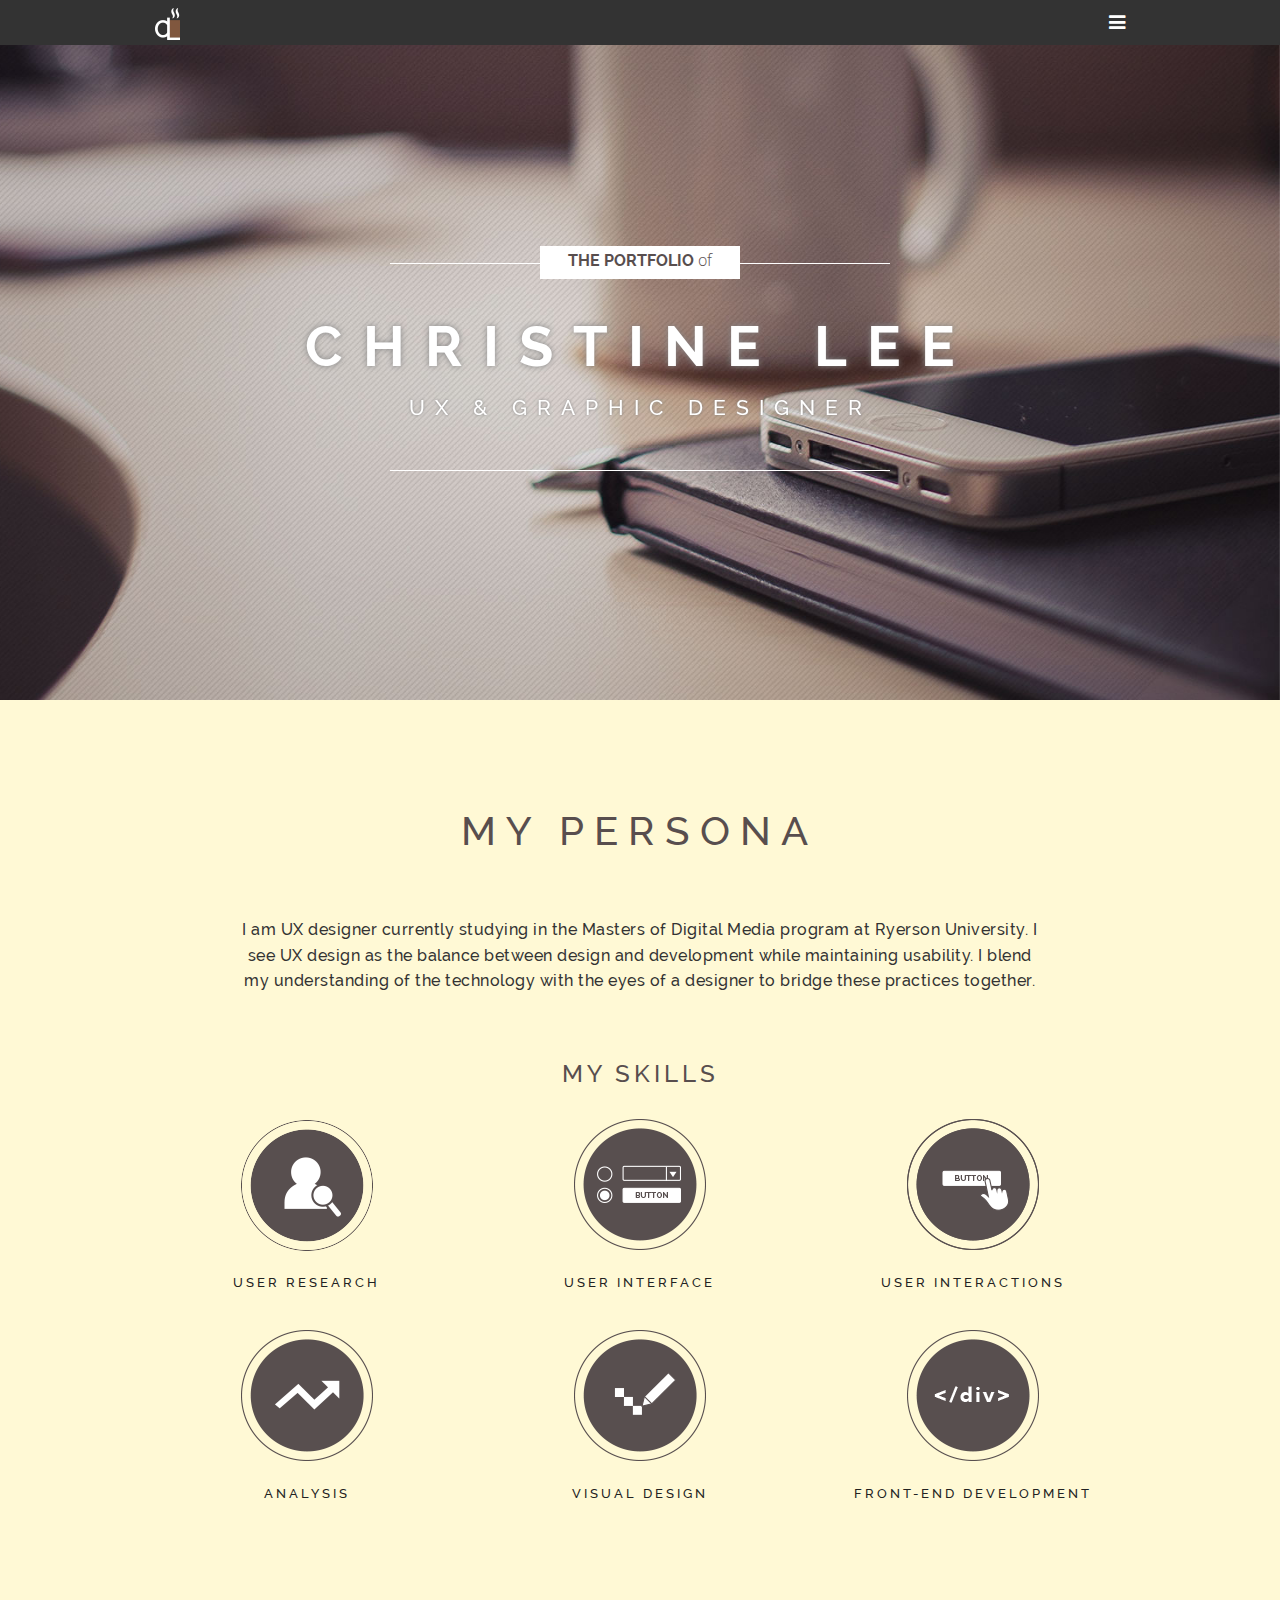
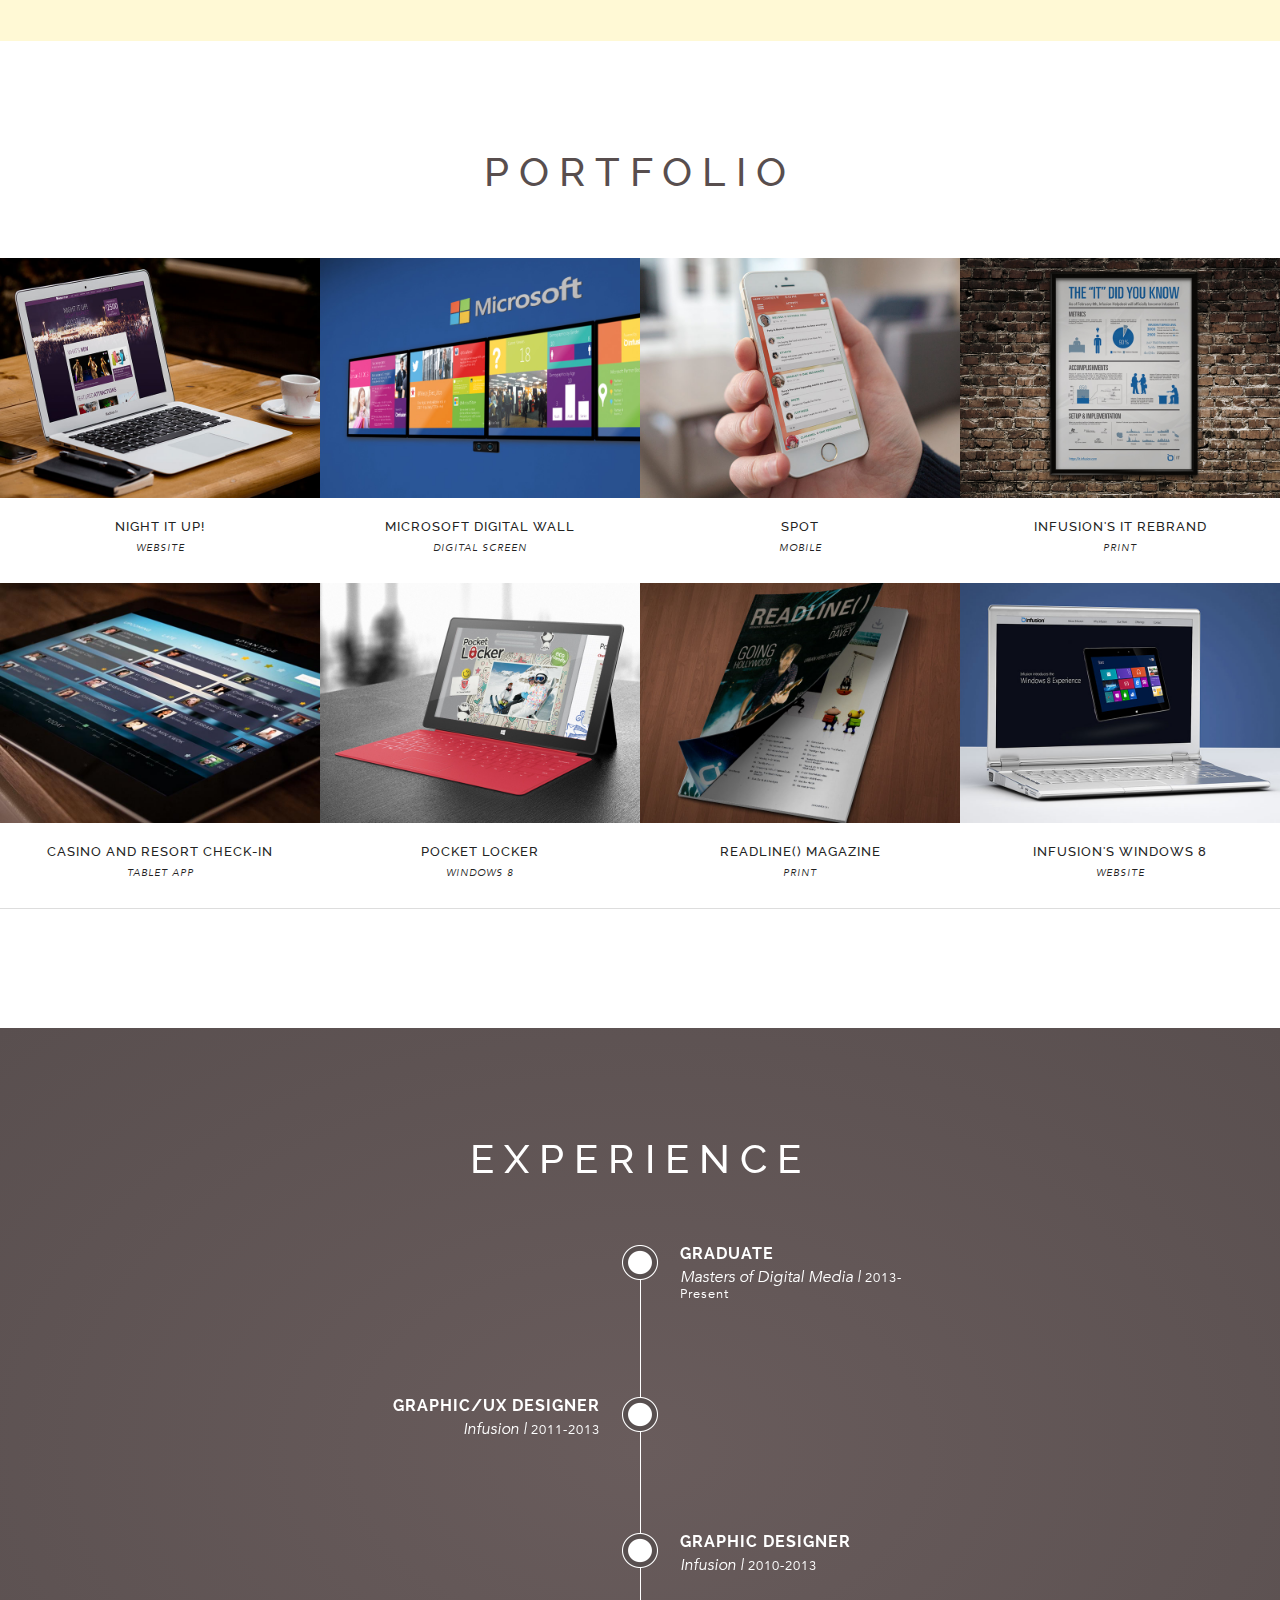
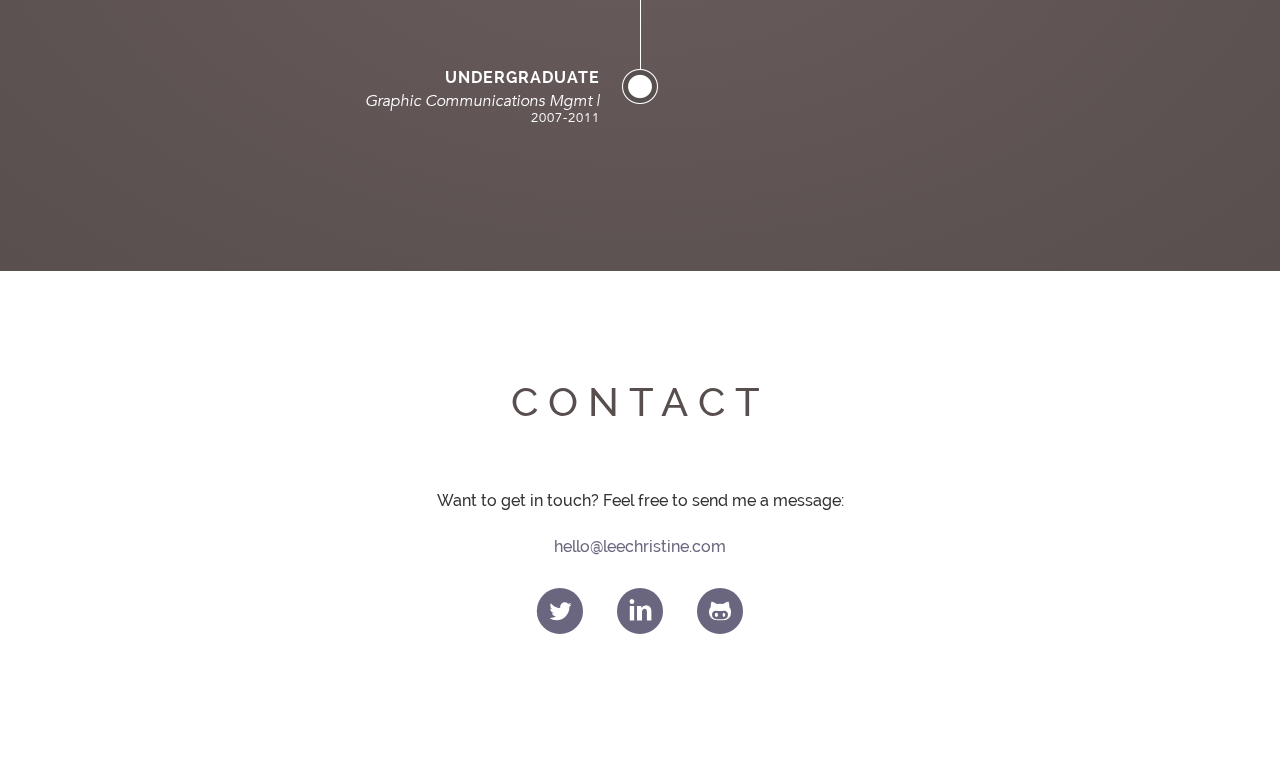
==== index.html @ 8985734f "Updated Work Section links for mobile" ====
<!doctype html>
<html class="no-js" lang="en">
  <head>
    <meta charset="utf-8" />
    <meta name="viewport" content="width=device-width, initial-scale=1.0" />
    <title>Christine Lee | UX Designer</title>
    <meta name="description" content="Christine Lee | UX Designer">
    <meta name="author" content="Christine Lee">

    <link rel="icon" type="image/ico" href="img/favicon.ico"/>

    <link rel="stylesheet" href="css/foundation.css" />
    <link rel="stylesheet" href="css/font-awesome.min.css">
    <link rel="stylesheet" href="css/entypo.css">
    <link rel="stylesheet" href="css/workhovereffect.css" />


    <!-- Google Analytics -->
    <script>
      (function(i,s,o,g,r,a,m){i['GoogleAnalyticsObject']=r;i[r]=i[r]||function(){
      (i[r].q=i[r].q||[]).push(arguments)},i[r].l=1*new Date();a=s.createElement(o),
      m=s.getElementsByTagName(o)[0];a.async=1;a.src=g;m.parentNode.insertBefore(a,m)
      })(window,document,'script','//www.google-analytics.com/analytics.js','ga');

      ga('create', 'UA-48190916-1', 'leechristine.com');
      ga('send', 'pageview');

    </script>

    <script type="text/javascript">
    var _gaq = _gaq || [];
    _gaq.push(['_setAccount', 'UA-48190916-1']);
    _gaq.push(['_trackPageview']);
    (function() {
    var ga = document.createElement('script'); ga.type = 'text/javascript'; ga.async = true;

    ga.src = ('https:' == document.location.protocol ? 'https://' : 'http://') + 'stats.g.doubleclick.net/dc.js';

    var s = document.getElementsByTagName('script')[0]; s.parentNode.insertBefore(ga, s);
    })();
    </script>
    <!-- End Google Analytics -->

  </head>

  <body>

  <!-- Hire me? :)
  _    _ _            __  __     ___
 | |  | (_)          |  \/  |   |__ \
 | |__| |_ _ __ ___  | \  / | ___  ) |
 |  __  | | '__/ _ \ | |\/| |/ _ \/ /
 | |  | | | | |  __/ | |  | |  __/_|
 |_|  |_|_|_|  \___| |_|  |_|\___(_)

  -->

  <div class="contain-to-grid sticky fixed">
    <nav class="top-bar" data-topbar>
      <ul class="title-area">
        <li class="name">
          <h1><a href="#"><img src="img/logo-home.png" alt="Christine Lee Logo"/></a></h1>
        </li>
        <li class="toggle-topbar menu-icon">
          <a href="#">Menu</a>
        </li>
      </ul>


      <section class="top-bar-section">
          <!-- Right Nav Section -->
          <ul class="right">
            <li class="has-dropdown">
              <a><i class="fa fa-bars"></i></a>
              <ul class="dropdown">
                <li><a href="#">Home</a></li>
                <li><a href="#persona-section">Persona</a></li>
                <li><a href="#work-section">Work</a></li>
                <li><a href="#experience-section">Experience</a></li>
                <li><a href="#contact-section">Contact</a></li>
              </ul>
            </li>
          </ul>
      </section>
    </nav>
  </div>


    <div class="off-canvas-wrap">
      <div class="inner-wrap">

        <!-- Title Section Start -->
        <section id="title-section">
          <div id="title-bkg" data-speed="15" data-type="background"> </div>
          <article id="title-content">

          <div class="title-line-top">
            <div id="intro-box">
              <h3>The Portfolio <span style="font-family: 'Pacifico', 'Open Sans', Arial; text-transform: lowercase;" >of</span></h3>
            </div>
          </div>
          <div class="row">
            <div class="small-12 medium-12 large-12 columns">
              <h1>Christine Lee</h1>
              <h2>UX &amp; Graphic Designer</h2>
            </div>
          </div>
          <div class="title-line-bottom"></div>

          </article>
        </section>
        <!-- Title Section End -->

        <!-- Persona Start -->
        <section id="persona-section">
          <div class="row">
            <div class="small-12 medium-10 large-10 medium-centered large-centered columns">
              <h1 class="section-heading">My Persona</h1>
              <p>I am UX designer currently studying in the Masters of Digital Media program at Ryerson University. I see UX design as the balance between design and development while maintaining usability. I blend my understanding of the technology with the eyes of a designer to bridge these practices together.
            </div>
          </div>

          <div class="row">
            <div class="small-12 medium-12 large-12 columns">
              <h2>My Skills</h2>
            </div>
          </div>

          <div class="row">
            <div class="small-6 medium-4 large-4 columns">
              <img src="img/icon-userresearch.png" alt="User Research"/>
              <h3>User Research</h3>
            </div>
            <div class="small-6 medium-4 large-4 columns">
              <img src="img/icon-userinterface.png" alt="User Interface"/>
              <h3>User Interface</h3>
            </div>
            <div class="small-6 medium-4 large-4 columns">
              <img src="img/icon-userinteractions.png" alt="User Interactions"/>
              <h3>User Interactions</h3>
            </div>
            <div class="small-6 medium-4 large-4 columns">
              <img src="img/icon-analysis.png" alt="Anaylsis"/>
              <h3>Analysis</h3>
            </div>
            <div class="small-6 medium-4 large-4 columns">
              <img src="img/icon-visualdesign.png" alt="Visual / Graphic Design"/>
              <h3>Visual Design</h3>
            </div>
            <div class="small-6 medium-4 large-4 columns">
              <img src="img/icon-frontend.png" alt="Front-end Development"/>
              <h3>Front-end Development</h3>
            </div>
          </div>
        </section>
        <!-- Persona Section End -->


        <!-- Work Section -->
        <section id="work-section">
          <div class="row">
            <div class="small-12 medium-12 large-12 columns">
              <h1 class="section-heading">Portfolio</h1>
            </div>
          </div>

         <div class="off-canvas-wrap">
            <div class="inner-wrap">

              <a href="work/niu.html"><div class="small-12 medium-6 large-3 columns work-columns">
                <div class="view view-tenth">
                  <img src="img/work-niu-1.jpg" />
                    <div class="mask">
                      <h2>Night It Up!</h2>
                      <p>Night It Up! Night Market is a three night Asian festival event in Markham with over 120,000 attendees. They wanted an easy to use website with a fresh new look that will attract people to the event. The site needs to be easily updatable and managed by a non-developer. </p>
                    <a href="work/niu.html" class="info">See More</a>
                  </div>
                  <h3>Night It Up!</h3>
                  <h4>Website</h4>
                </div>
              </div></a>

              <a href="work/msdigitalscreen.html"><div class="small-12 medium-6 large-3 columns work-columns">
                <div class="view view-tenth">
                  <img src="img/work-msdigitalscreen-1.jpg" />
                    <div class="mask">
                      <h2>Microsoft Digital Wall</h2>
                      <p>Microsoft's Digital Wall was used as a centerpiece for their booth at the National Retail Federation in 2013.</p>
                    <a href="work/msdigitalscreen.html" class="info">See More</a>
                  </div>
                  <h3>Microsoft Digital Wall</h3>
                  <h4>Digital Screen</h4>
                </div>
              </div></a>

              <a href="work/spot.html"><div class="small-12 medium-6 large-3 columns work-columns">
                <div class="view view-tenth">
                  <img src="img/work-spot-1.jpg" />
                    <div class="mask">
                      <h2>Spot</h2>
                      <p>Spot is a mobile hyper-location platform for people to communicate with others in the area. They wanted a partner to design the interaction and look of the application.</p>
                    <a href="work/spot.html" class="info">See More</a>
                  </div>
                  <h3>Spot</h3>
                  <h4>Mobile</h4>
                </div>
              </div></a>

              <a href="work/itposter.html"><div class="small-12 medium-6 large-3 columns work-columns">
                <div class="view view-tenth">
                  <img src="img/work-itposter-1.jpg" />
                    <div class="mask">
                      <h2>IT Rebrand Poster</h2>
                      <p>Infusion’s Information Technology (IT) department wanted to rebrand from Infusion Helpdesk to Infusion IT. </p>
                    <a href="work/itposter.html" class="info">See More</a>
                  </div>
                  <h3>Infusion's IT Rebrand</h3>
                  <h4>Print</h4>
                </div>
              </div></a>

              <div class="small-12 medium-6 large-3 columns work-columns">
                <div class="view view-tenth">
                  <a href="work/arccheckin.html"><img src="img/work-arc-1.jpg" /></a>
                    <div class="mask">
                      <h2>Casino and Resort Check-in App</h2>
                      <p>This is a check-in application for front desk to quickly sign in customers and recommend upgrades.</p>
                    <a href="work/arccheckin.html" class="info">See More</a>
                  </div>
                  <h3>Casino and Resort Check-in</h3>
                  <h4>Tablet App</h4>
                </div>
              </div>

              <a href="work/pocketlocker.html"><div class="small-12 medium-6 large-3 columns work-columns">
                <div class="view view-tenth">
                  <img src="img/work-pocketlocker-1.jpg" />
                    <div class="mask">
                      <h2>Pocket Locker</h2>
                      <p>Pocket Locker is the winning idea from the NFTE program sponsored by Microsoft. It is a mobile organization and note taking tool on the Windows 8 platform.</p>
                    <a href="work/pocketlocker.html" class="info">See More</a>
                  </div>
                  <h3>Pocket Locker</h3>
                  <h4>Windows 8</h4>
                </div>
              </div></a>

              <div class="small-12 medium-6 large-3 columns work-columns">
                <div class="view view-tenth">
                  <a href="work/readline.html"><img src="img/work-readline-1.jpg" /></a>
                    <div class="mask">
                      <h2>Readline() Magazine</h2>
                      <p>Readline() is Infusion’s internal magazine that feature articles written by Infusion people for Infusion people.</p>
                    <a href="work/readline.html" class="info">See More</a>
                  </div>
                  <h3>Readline() Magazine</h3>
                  <h4>Print</h4>
                </div>
              </div>

              <a href="work/win8microsite.html"><div class="small-12 medium-6 large-3 columns work-columns">
                <div class="view view-tenth">
                  <img src="img/work-win8microsite-1.jpg" />
                    <div class="mask">
                      <h2>Windows 8 Microsite</h2>
                      <p>Infusion created many Windows 8 applications and recently added Windows 8 training and services to their offerings. They wanted a place showcase this to their potential clients.</p>
                    <a href="work/win8microsite.html" class="info">See More</a>
                  </div>
                  <h3>Infusion's Windows 8</h3>
                  <h4>Website</h4>
                </div>
              </div></a>

              <hr/>
        </section>
        <!-- Work Section End -->


        <!-- Experience Section Start -->
        <section id="experience-section">
          <div class="row">
            <div class="small-12 medium-12 large-12 columns">
              <h1 class="section-heading">Experience</h1>
            </div>
          </div>

          <div class="row">
            <div class="small-12 medium-12 large-12 columns">
              <div class="timeline">
                <div class="points">
                  <div class="dot"></div>
                  <div class="title">
                    <h2>Graduate</h2>
                    <h3>Masters of Digital Media | <span class="secondary-text">2013-Present</span></h3>
                  </div>
                </div>
                <div class="points">
                  <div class="dot"></div>
                  <div class="title">
                    <h2>Graphic/UX Designer</h2>
                    <h3>Infusion | <span class="secondary-text">2011-2013</span></h3>
                  </div>
                </div>
                <div class="points">
                  <div class="dot"></div>
                  <div class="title">
                    <h2>Graphic Designer</h2>
                    <h3>Infusion | <span class="secondary-text">2010-2013</span></h3>
                  </div>
                </div>
                <div class="points">
                  <div class="dot"></div>
                  <div class="title">
                    <h2>Undergraduate</h2>
                    <h3>Graphic Communications Mgmt | <span class="secondary-text">2007-2011</span></h3>
                  </div>
                </div>

              </div>
            </div>
          </div>


        </section>
        <!-- Experience Section End -->


        <!-- Contact Section Start -->
        <section id="contact-section">
          <div class="row">
            <div class="small-12 medium-12 large-12 columns">
              <h1 class="section-heading">Contact</h1>
            </div>
          </div>

          <div class="row">
            <div class="small-12 small-centered medium-9 medium-centered large-9 large-centered columns">
              <p>Want to get in touch? Feel free to send me a message:</p>
              <p><a href="mailto:hello@leechristine.com">hello@leechristine.com</a></p></br></br>
            </div>
          </div>

          <div class="row">
            <div class="small-12 small-centered medium-3 medium-centered large-3 large-centered columns">
              <ul class="small-block-grid-3">
                <li><a href="http://www.twitter.com/chrilee" class="entypo-social c-twitter"></a></li>
                <li><a href="http://ca.linkedin.com/in/chrilee/" class="entypo-social c-linkedin"></a></li>
                <li> <a href="https://github.com/chrilee" class="entypo-social c-github"></a></li>
              </ul>
            </div>
          </div>

        </section>
        <!-- Contact Section End -->

      </div>
    </div>


    <script src="//static.getclicky.com/js" type="text/javascript"></script>
    <script type="text/javascript">try{ clicky.init(100720462); }catch(e){}</script>
    <noscript><p><img alt="Clicky" width="1" height="1" src="//in.getclicky.com/100720462ns.gif" /></p></noscript>

  </body>
</html>
---- css/entypo.css ----
@font-face {
font-family: 'EntypoRegular';
src: url('../fonts/entypo.eot');
src: url('../fonts/entypo.eot?#iefix') format('embedded-opentype'),
url('../fonts/entypo.woff') format('woff'),
url('../fonts/entypo.ttf') format('truetype'),
url('../fonts/entypo.svg#EntypoRegular') format('svg');
font-weight: normal;
font-style: normal;
}
 
@font-face {
font-family: 'EntypoSocialRegular';
src: url('../fonts/entypo-social.eot');
src: url('../fonts/entypo-social.eot?#iefix') format('embedded-opentype'),
url('../fonts/entypo-social.woff') format('woff'),
url('../fonts/entypo-social.ttf') format('truetype'),
url('../fonts/entypo-social.svg#EntypoRegular') format('svg');
font-weight: normal;
font-style: normal;
}
 
.entypo {
font-family: 'EntypoRegular';
font-size: 2em;
font-weight: normal;
line-height: 0;
}
 
.entypo-social {
font-family: 'EntypoSocialRegular';
font-size: 6rem;
font-weight: normal;
line-height: 0;
}
 
.entypo.phone:before{ content:'\1F4DE'; }
.entypo.mobile:before{ content:'\1F4F1'; }
.entypo.mouse:before{ content:'\E789'; }
.entypo.address:before{ content:'\E723'; }
.entypo.mail:before{ content:'\2709'; }
.entypo.paper-plane:before{ content:'\1F53F'; }
.entypo.pencil:before{ content:'\270E'; }
.entypo.feather:before{ content:'\2712'; }
.entypo.attach:before{ content:'\1F4CE'; }
.entypo.inbox:before{ content:'\E777'; }
.entypo.reply:before{ content:'\E712'; }
.entypo.reply-all:before{ content:'\E713'; }
.entypo.forward:before{ content:'\27A6'; }
.entypo.user:before{ content:'\1F464'; }
.entypo.users:before{ content:'\1F465'; }
.entypo.add-user:before{ content:'\E700'; }
.entypo.vcard:before{ content:'\E722'; }
.entypo.export:before{ content:'\E715'; }
.entypo.location:before{ content:'\E724'; }
.entypo.map:before{ content:'\E727'; }
.entypo.compass:before{ content:'\E728'; }
.entypo.direction:before{ content:'\27A2'; }
.entypo.hair-cross:before{ content:'\1F3AF'; }
.entypo.share:before{ content:'\E73C'; }
.entypo.shareable:before{ content:'\E73E'; }
.entypo.heart:before{ content:'\2665'; }
.entypo.heart-empty:before{ content:'\2661'; }
.entypo.star:before{ content:'\2605'; }
.entypo.star-empty:before{ content:'\2606'; }
.entypo.thumbs-up:before{ content:'\1F44D'; }
.entypo.thumbs-down:before{ content:'\1F44E'; }
.entypo.chat:before{ content:'\E720'; }
.entypo.comment:before{ content:'\E718'; }
.entypo.quote:before{ content:'\275E'; }
.entypo.home:before{ content:'\2302'; }
.entypo.popup:before{ content:'\E74C'; }
.entypo.search:before{ content:'\1F50D'; }
.entypo.flashlight:before{ content:'\1F526'; }
.entypo.print:before{ content:'\E716'; }
.entypo.bell:before{ content:'\1F514'; }
.entypo.link:before{ content:'\1F517'; }
.entypo.flag:before{ content:'\2691'; }
.entypo.cog:before{ content:'\2699'; }
.entypo.tools:before{ content:'\2692'; }
.entypo.trophy:before{ content:'\1F3C6'; }
.entypo.tag:before{ content:'\E70C'; }
.entypo.camera:before{ content:'\1F4F7'; }
.entypo.megaphone:before{ content:'1F4E3'; }
.entypo.moon:before{ content:'\0045'; }
.entypo.palette:before{ content:'\1F3A8'; }
.entypo.leaf:before{ content:'\1F342'; }
.entypo.note:before{ content:'\266A'; }
.entypo.beamed-note:before{ content:'\266B'; }
.entypo.new:before{ content:'\1F4A5'; }
.entypo.graduation-cap:before{ content:'\1F393'; }
.entypo.book:before{ content:'\1F4D5'; }
.entypo.newspaper:before{ content:'\1F4F0'; }
.entypo.bag:before{ content:'\1F45C'; }
.entypo.airplane:before{ content:'\2708'; }
.entypo.lifebuoy:before{ content:'\E788'; }
.entypo.eye:before{ content:'\E70A'; }
.entypo.clock:before{ content:'\1F554'; }
.entypo.mic:before{ content:'\1F3A4'; }
.entypo.calendar:before{ content:'\1F4C5'; }
.entypo.flash:before{ content:'\26A1'; }
.entypo.thunder-cloud:before{ content:'\26C8'; }
.entypo.droplet:before{ content:'\1F4A7'; }
.entypo.cd:before{ content:'\1F4BF'; }
.entypo.briefcase:before{ content:'\1F4BC'; }
.entypo.air:before{ content:'\1F4A8'; }
.entypo.hourglass:before{ content:'\23F3'; }
.entypo.gauge:before{ content:'\1F6C7'; }
.entypo.language:before{ content:'\1F394'; }
.entypo.network:before{ content:'\E776'; }
.entypo.key:before{ content:'\1F511'; }
.entypo.battery:before{ content:'\1F50B'; }
.entypo.bucket:before{ content:'\1F4FE'; }
.entypo.magnet:before{ content:'\E7A1'; }
.entypo.drive:before{ content:'\1F4FD'; }
.entypo.cup:before{ content:'\2615'; }
.entypo.rocket:before{ content:'\1F680'; }
.entypo.brush:before{ content:'\E79A'; }
.entypo.suitcase:before{ content:'\1F6C6'; }
.entypo.traffic-cone:before{ content:'\1F6C8'; }
.entypo.globe:before{ content:'\1F30E'; }
.entypo.keyboard:before{ content:'\2328'; }
.entypo.browser:before{ content:'\E74E'; }
.entypo.publish:before{ content:'\E74D'; }
.entypo.progress-3:before{ content:'\E76B'; }
.entypo.progress-2:before{ content:'\E76A'; }
.entypo.progress-1:before{ content:'\E769'; }
.entypo.progress-0:before{ content:'\E768'; }
.entypo.light-down:before{ content:'\1F505'; }
.entypo.light-up:before{ content:'\1F506'; }
.entypo.adjust:before{ content:'\25D1'; }
.entypo.code:before{ content:'\E714'; }
.entypo.monitor:before{ content:'\1F4BB'; }
.entypo.infinity:before{ content:'\221E'; }
.entypo.light-bulb:before{ content:'\1F4A1'; }
.entypo.credit-card:before{ content:'\1F4B3'; }
.entypo.database:before{ content:'\1F4F8'; }
.entypo.voicemail:before{ content:'\2707'; }
.entypo.clipboard:before{ content:'\1F4CB'; }
.entypo.cart:before{ content:'\E73D'; }
.entypo.box:before{ content:'\1F4E6'; }
.entypo.ticket:before{ content:'\1F3AB'; }
.entypo.rss:before{ content:'\E73A'; }
.entypo.signal:before{ content:'\1F4F6'; }
.entypo.thermometer:before{ content:'\1F4FF'; }
.entypo.water:before{ content:'\1F4A6'; }
.entypo.sweden:before{ content:'\F601'; }
.entypo.line-graph:before{ content:'\1F4C8'; }
.entypo.pie-chart:before{ content:'\25F4'; }
.entypo.bar-graph:before{ content:'\1F4CA'; }
.entypo.area-graph:before{ content:'\1F53E'; }
.entypo.lock:before{ content:'\1F512'; }
.entypo.lock-open:before{ content:'\1F513'; }
.entypo.logout:before{ content:'\E741'; }
.entypo.login:before{ content:'\E740'; }
.entypo.check:before{ content:'\2713'; }
.entypo.cross:before{ content:'\274C'; }
.entypo.squared-minus:before{ content:'\229F'; }
.entypo.squared-plus:before{ content:'\229E'; }
.entypo.squared-cross:before{ content:'\274E'; }
.entypo.circled-minus:before{ content:'\2296'; }
.entypo.circled-plus:before{ content:'\2295'; }
.entypo.circled-cross:before{ content:'\2716'; }
.entypo.minus:before{ content:'\2796'; }
.entypo.plus:before{ content:'\2795'; }
.entypo.erase:before{ content:'\232B'; }
.entypo.block:before{ content:'\1F6AB'; }
.entypo.info:before{ content:'\2139'; }
.entypo.circled-info:before{ content:'\E705'; }
.entypo.help:before{ content:'\2753'; }
.entypo.circled-help:before{ content:'\E704'; }
.entypo.warning:before{ content:'\26A0'; }
.entypo.cycle:before{ content:'\1F504'; }
.entypo.cw:before{ content:'\27F3'; }
.entypo.ccw:before{ content:'\27F2'; }
.entypo.shuffle:before{ content:'\1F500'; }
.entypo.back:before{ content:'\1F519'; }
.entypo.level-down:before{ content:'\21B3'; }
.entypo.retweet:before{ content:'\E717'; }
.entypo.loop:before{ content:'\1F501'; }
.entypo.back-in-time:before{ content:'\E771'; }
.entypo.level-up:before{ content:'\21B0'; }
.entypo.switch:before{ content:'\21C6'; }
.entypo.numbered-list:before{ content:'\E005'; }
.entypo.add-to-list:before{ content:'\E003'; }
.entypo.layout:before{ content:'\268F'; }
.entypo.list:before{ content:'\2630'; }
.entypo.text-doc:before{ content:'\1F4C4'; }
.entypo.text-doc-inverted:before{ content:'\E731'; }
.entypo.doc:before{ content:'\E730'; }
.entypo.docs:before{ content:'\E736'; }
.entypo.landscape-doc:before{ content:'\E737'; }
.entypo.picture:before{ content:'\1F304'; }
.entypo.video:before{ content:'\1F3AC'; }
.entypo.music:before{ content:'\1F3B5'; }
.entypo.folder:before{ content:'\1F4C1'; }
.entypo.archive:before{ content:'\E800'; }
.entypo.trash:before{ content:'\E729'; }
.entypo.upload:before{ content:'\1F4E4'; }
.entypo.download:before{ content:'\1F4E5'; }
.entypo.save:before{ content:'\1F4BE'; }
.entypo.install:before{ content:'\E778'; }
.entypo.cloud:before{ content:'\2601'; }
.entypo.upload-cloud:before{ content:'\E711'; }
.entypo.bookmark:before{ content:'\1F516'; }
.entypo.bookmarks:before{ content:'\1F4D1'; }
.entypo.open-book:before{ content:'\1F4D6'; }
.entypo.play:before{ content:'\25B6'; }
.entypo.paus:before{ content:'\2016'; }
.entypo.record:before{ content:'\25CF'; }
.entypo.stop:before{ content:'\25A0'; }
.entypo.ff:before{ content:'\23E9'; }
.entypo.fb:before{ content:'\23EA'; }
.entypo.to-start:before{ content:'\23EE'; }
.entypo.to-end:before{ content:'\23ED'; }
.entypo.resize-full:before{ content:'\E744'; }
.entypo.resize-small:before{ content:'\E746'; }
.entypo.volume:before{ content:'\23F7'; }
.entypo.sound:before{ content:'\1F50A'; }
.entypo.mute:before{ content:'\1F507'; }
.entypo.flow-cascade:before{ content:'\1F568'; }
.entypo.flow-branch:before{ content:'\1F569'; }
.entypo.flow-tree:before{ content:'\1F56A'; }
.entypo.flow-line:before{ content:'\1F56B'; }
.entypo.flow-parallel:before{ content:'\1F56C'; }
.entypo.left-bold:before{ content:'\E4AD'; }
.entypo.down-bold:before{ content:'\E4B0'; }
.entypo.up-bold:before{ content:'\E4AF'; }
.entypo.right-bold:before{ content:'\E4AE'; }
.entypo.left:before{ content:'\2B05'; }
.entypo.down:before{ content:'\2B07'; }
.entypo.up:before{ content:'\2B06'; }
.entypo.right:before{ content:'\27A1'; }
.entypo.circled-left:before{ content:'\E759'; }
.entypo.circled-down:before{ content:'\E758'; }
.entypo.circled-up:before{ content:'\E75B'; }
.entypo.circled-right:before{ content:'\E75A'; }
.entypo.triangle-left:before{ content:'\25C2'; }
.entypo.triangle-down:before{ content:'\25BE'; }
.entypo.triangle-up:before{ content:'\25B4'; }
.entypo.triangle-right:before{ content:'\25B8'; }
.entypo.chevron-left:before{ content:'\E75D'; }
.entypo.chevron-down:before{ content:'\E75C'; }
.entypo.chevron-up:before{ content:'\E75F'; }
.entypo.chevron-right:before{ content:'\E75E'; }
.entypo.chevron-small-left:before{ content:'\E761'; }
.entypo.chevron-small-down:before{ content:'\E760'; }
.entypo.chevron-small-up:before{ content:'\E763'; }
.entypo.chevron-small-right:before{ content:'\E762'; }
.entypo.chevron-thin-left:before{ content:'\E765'; }
.entypo.chevron-thin-down:before{ content:'\E764'; }
.entypo.chevron-thin-up:before{ content:'\E767'; }
.entypo.chevron-thin-right:before{ content:'\E766'; }
.entypo.left-thin:before{ content:'\2190'; }
.entypo.down-thin:before{ content:'\2193'; }
.entypo.up-thin:before{ content:'\2191'; }
.entypo.right-thin:before{ content:'\2192'; }
.entypo.arrow-combo:before{ content:'\E74F'; }
.entypo.three-dots:before{ content:'\23F6'; }
.entypo.two-dots:before{ content:'\23F5'; }
.entypo.dot:before{ content:'\23F4'; }
.entypo.cc:before{ content:'\1F545'; }
.entypo.cc-by:before{ content:'\1F546'; }
.entypo.cc-nc:before{ content:'\1F547'; }
.entypo.cc-nc-eu:before{ content:'\1F548'; }
.entypo.cc-nc-jp:before{ content:'\1F549'; }
.entypo.cc-sa:before{ content:'\1F54A'; }
.entypo.cc-nd:before{ content:'\1F54B'; }
.entypo.cc-pd:before{ content:'\1F54C'; }
.entypo.cc-zero:before{ content:'\1F54D'; }
.entypo.cc-share:before{ content:'\1F54E'; }
.entypo.cc-remix:before{ content:'\1F54F'; }
.entypo.db-logo:before{ content:'\1F5F9'; }
.entypo.db-shape:before{ content:'\1F5FA'; }
 
.entypo-social.github:before{ content:'\F300'; }
.entypo-social.c-github:before{ content:'\F301'; }
.entypo-social.flickr:before{ content:'\F303'; }
.entypo-social.c-flickr:before{ content:'\F304'; }
.entypo-social.vimeo:before{ content:'\F306'; }
.entypo-social.c-vimeo:before{ content:'\F307'; }
.entypo-social.twitter:before{ content:'\F309'; }
.entypo-social.c-twitter:before{ content:'\F30A'; }
.entypo-social.facebook:before{ content:'\F30C'; }
.entypo-social.c-facebook:before{ content:'\F30D'; }
.entypo-social.s-facebook:before{ content:'\F30E'; }
.entypo-social.google+:before{ content:'\F30F'; }
.entypo-social.c-google+:before{ content:'\F310'; }
.entypo-social.pinterest:before{ content:'\F312'; }
.entypo-social.c-pinterest:before{ content:'\F313'; }
.entypo-social.tumblr:before{ content:'\F315'; }
.entypo-social.c-tumblr:before{ content:'\F316'; }
.entypo-social.linkedin:before{ content:'\F318'; }
.entypo-social.c-linkedin:before{ content:'\F319'; }
.entypo-social.dribbble:before{ content:'\F31B'; }
.entypo-social.c-dribbble:before{ content:'\F31C'; }
.entypo-social.stumbleupon:before{ content:'\F31E'; }
.entypo-social.c-stumbleupon:before{ content:'\F31F'; }
.entypo-social.lastfm:before{ content:'\F321'; }
.entypo-social.c-lastfm:before{ content:'\F322'; }
.entypo-social.rdio:before{ content:'\F324'; }
.entypo-social.c-rdio:before{ content:'\F325'; }
.entypo-social.spotify:before{ content:'\F327'; }
.entypo-social.c-spotify:before{ content:'\F328'; }
.entypo-social.qq:before{ content:'\F32A'; }
.entypo-social.instagram:before{ content:'\F32D'; }
.entypo-social.dropbox:before{ content:'\F330'; }
.entypo-social.evernote:before{ content:'\F333'; }
.entypo-social.flattr:before{ content:'\F336'; }
.entypo-social.skype:before{ content:'\F339'; }
.entypo-social.c-skype:before{ content:'\F33A'; }
.entypo-social.renren:before{ content:'\F33C'; }
.entypo-social.sina-weibo:before{ content:'\F33F'; }
.entypo-social.paypal:before{ content:'\F342'; }
.entypo-social.picasa:before{ content:'\F345'; }
.entypo-social.soundcloud:before{ content:'\F348'; }
.entypo-social.mixi:before{ content:'\F34B'; }
.entypo-social.behance:before{ content:'\F34E'; }
.entypo-social.google-circles:before{ content:'\F351'; }
.entypo-social.vk:before{ content:'\F354'; }
.entypo-social.smashing:before{ content:'\F357'; }
---- css/workhovereffect.css ----
.view {
   width: 100%;
   height: 100%;
   float: left;
   overflow: hidden;
   position: relative;
   text-align: center;
   cursor: default;
}

.view .mask,.view .content {
   width: 100%;
   height: 100%;
   position: absolute;
   overflow: hidden;
   top: 0;
   left: 0;
}
.view img {
   display: block;
   position: relative;
}
.view h2 {
   text-transform: uppercase;
   color: #fff;
   text-align: center;
   position: relative;
   letter-spacing: 1px;
   font-size: 1rem;
   padding: 8px;
   background: rgba(0, 0, 0, 0.8);
   margin: 20px 0 0 0;
}
.view p {
   font-size: 0.6rem;
   position: relative;
   color: #fff;
   padding: 10px 20px 20px;
   text-align: center;
}
.view a.info {
   display: inline-block;
   text-decoration: none;
   padding: 7px 14px;
   border: solid 2px rgb(88, 78, 78);
   color: rgb(88, 78, 78);
   text-transform: uppercase;
   font-size: 0.8rem;
}
.view a.info: hover {
   -webkit-box-shadow: 0 0 5px #000;
   -moz-box-shadow: 0 0 5px #000;
   box-shadow: 0 0 5px #000;
}


.view-tenth img {
   -webkit-transform: scaleY(1);
   -moz-transform: scaleY(1);
   -o-transform: scaleY(1);
   -ms-transform: scaleY(1);
   transform: scaleY(1);
   -webkit-transition: all 0.7s ease-in-out;
   -moz-transition: all 0.7s ease-in-out;
   -o-transition: all 0.7s ease-in-out;
   -ms-transition: all 0.7s ease-in-out;
   transition: all 0.7s ease-in-out;
}
.view-tenth .mask {
   background-color: rgb(255, 249, 213);
   -webkit-transition: all 0.5s linear;
   -moz-transition: all 0.5s linear;
   -o-transition: all 0.5s linear;
   -ms-transition: all 0.5s linear;
   transition: all 0.5s linear;
   -ms-filter: "progid: DXImageTransform.Microsoft.Alpha(Opacity=0)";
   filter: alpha(opacity=0);
   opacity: 0;
}

.view-tenth h2 {
   border-bottom: 1px solid rgba(0, 0, 0, 0.3);
   background: transparent;
   margin: 20px 40px 0px 40px;
   -webkit-transform: scale(0);
   -moz-transform: scale(0);
   -o-transform: scale(0);
   -ms-transform: scale(0);
   transform: scale(0);
   color: #333;
   -webkit-transition: all 0.5s linear;
   -moz-transition: all 0.5s linear;
   -o-transition: all 0.5s linear;
   -ms-transition: all 0.5s linear;
   transition: all 0.5s linear;
   -ms-filter: "progid: DXImageTransform.Microsoft.Alpha(Opacity=0)";
   filter: alpha(opacity=0);
   opacity: 0;
}
.view-tenth p {
   color: #333;
   -ms-filter: "progid: DXImageTransform.Microsoft.Alpha(Opacity=0)";
   filter: alpha(opacity=0);
   opacity: 0;
   -webkit-transform: scale(0);
   -moz-transform: scale(0);
   -o-transform: scale(0);
   -ms-transform: scale(0);
   transform: scale(0);
   -webkit-transition: all 0.5s linear;
   -moz-transition: all 0.5s linear;
   -o-transition: all 0.5s linear;
   -ms-transition: all 0.5s linear;
   transition: all 0.5s linear;
}
.view-tenth a.info {
   -ms-filter: "progid: DXImageTransform.Microsoft.Alpha(Opacity=0)";
   filter: alpha(opacity=0);
   opacity: 0;
   -webkit-transform: scale(0);
   -moz-transform: scale(0);
   -o-transform: scale(0);
   -ms-transform: scale(0);
   transform: scale(0);
   -webkit-transition: all 0.5s linear;
   -moz-transition: all 0.5s linear;
   -o-transition: all 0.5s linear;
   -ms-transition: all 0.5s linear;
   transition: all 0.5s linear;
}
.view-tenth:hover img {
   -webkit-transform: scale(1.7);
   -moz-transform: scale(1.7);
   -o-transform: scale(1.7);
   -ms-transform: scale(1.7);
   transform: scale(1.7);
   -ms-filter: "progid: DXImageTransform.Microsoft.Alpha(Opacity=0)";
   filter: alpha(opacity=0);
   opacity: 0;
}
.view-tenth:hover .mask {
   -ms-filter: "progid: DXImageTransform.Microsoft.Alpha(Opacity=100)";
   filter: alpha(opacity=100);
   opacity: 1;
}
.view-tenth:hover h2,.view-tenth:hover p,.view-tenth:hover a.info {
   -webkit-transform: scale(1);
   -moz-transform: scale(1);
   -o-transform: scale(1);
   -ms-transform: scale(1);
   transform: scale(1);
   -ms-filter: "progid: DXImageTransform.Microsoft.Alpha(Opacity=100)";
   filter: alpha(opacity=100);
   opacity: 1;
}
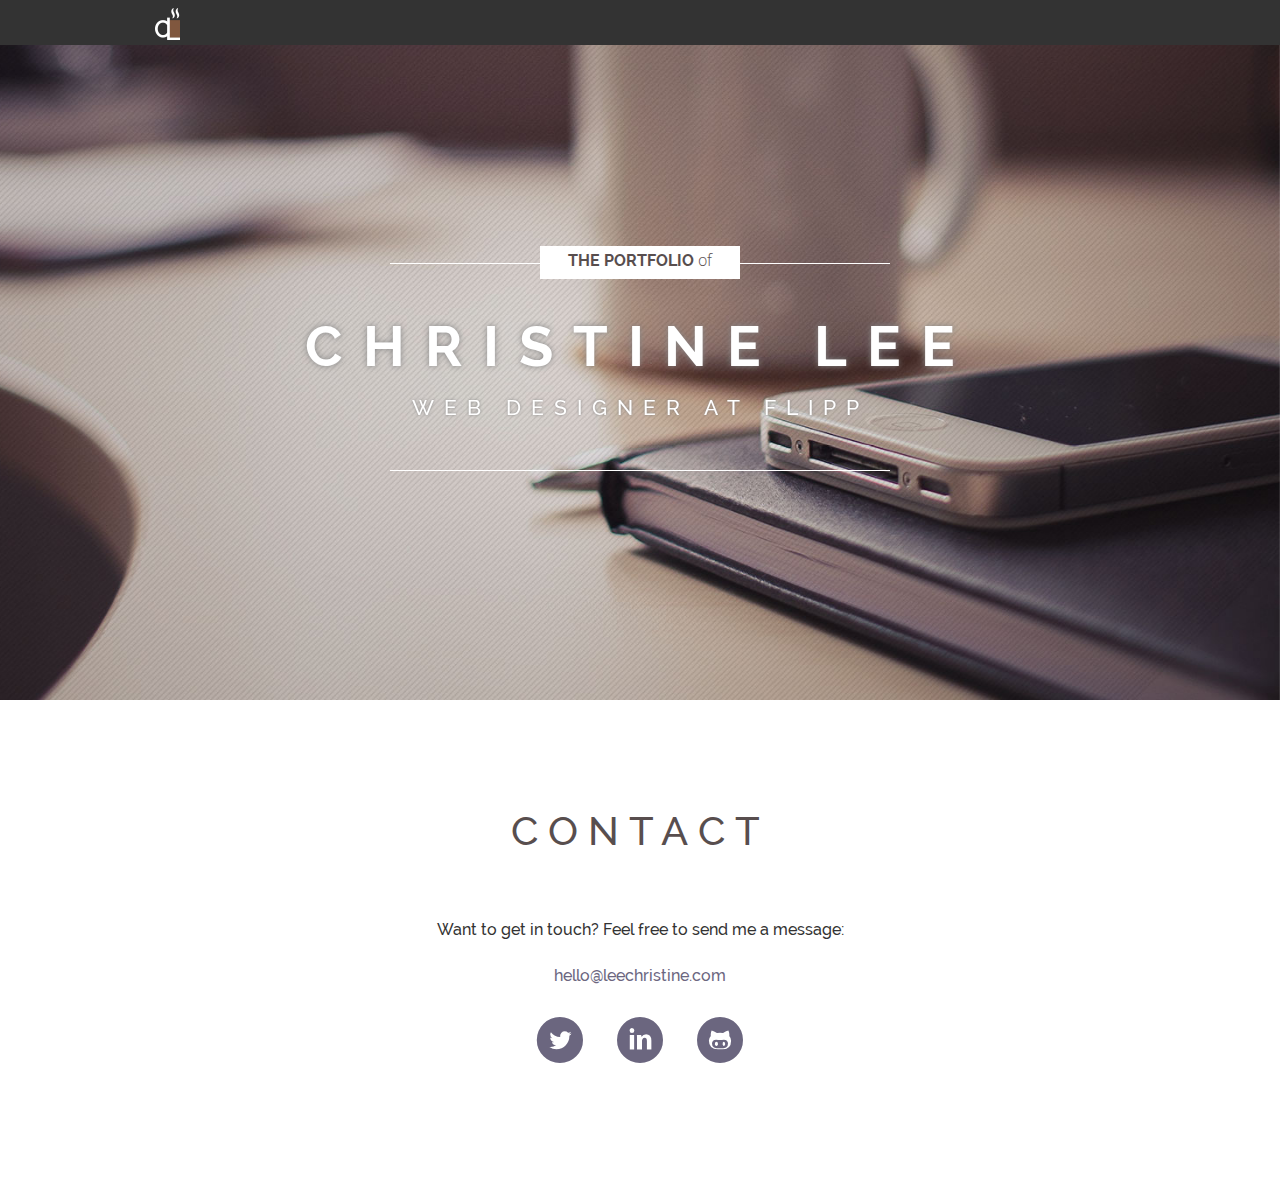
==== commit 98c2bf63: "Took out outdated section." ====
--- a/index.html
+++ b/index.html
@@ -3,7 +3,7 @@
   <head>
     <meta charset="utf-8" />
     <meta name="viewport" content="width=device-width, initial-scale=1.0" />
-    <title>Christine Lee | UX Designer</title>
+    <title>Christine Lee | UX &amp; Graphic Designer</title>
     <meta name="description" content="Christine Lee | UX Designer">
     <meta name="author" content="Christine Lee">
 
@@ -61,26 +61,12 @@
         <li class="name">
           <h1><a href="#"><img src="img/logo-home.png" alt="Christine Lee Logo"/></a></h1>
         </li>
-        <li class="toggle-topbar menu-icon">
-          <a href="#">Menu</a>
-        </li>
+
       </ul>
 
 
       <section class="top-bar-section">
-          <!-- Right Nav Section -->
-          <ul class="right">
-            <li class="has-dropdown">
-              <a><i class="fa fa-bars"></i></a>
-              <ul class="dropdown">
-                <li><a href="#">Home</a></li>
-                <li><a href="#persona-section">Persona</a></li>
-                <li><a href="#work-section">Work</a></li>
-                <li><a href="#experience-section">Experience</a></li>
-                <li><a href="#contact-section">Contact</a></li>
-              </ul>
-            </li>
-          </ul>
+         
       </section>
     </nav>
   </div>
@@ -102,7 +88,7 @@
           <div class="row">
             <div class="small-12 medium-12 large-12 columns">
               <h1>Christine Lee</h1>
-              <h2>UX &amp; Graphic Designer</h2>
+              <h2>Web Designer at Flipp</h2>
             </div>
           </div>
           <div class="title-line-bottom"></div>
@@ -111,218 +97,7 @@
         </section>
         <!-- Title Section End -->
 
-        <!-- Persona Start -->
-        <section id="persona-section">
-          <div class="row">
-            <div class="small-12 medium-10 large-10 medium-centered large-centered columns">
-              <h1 class="section-heading">My Persona</h1>
-              <p>I am UX designer currently studying in the Masters of Digital Media program at Ryerson University. I see UX design as the balance between design and development while maintaining usability. I blend my understanding of the technology with the eyes of a designer to bridge these practices together.
-            </div>
-          </div>
-
-          <div class="row">
-            <div class="small-12 medium-12 large-12 columns">
-              <h2>My Skills</h2>
-            </div>
-          </div>
-
-          <div class="row">
-            <div class="small-6 medium-4 large-4 columns">
-              <img src="img/icon-userresearch.png" alt="User Research"/>
-              <h3>User Research</h3>
-            </div>
-            <div class="small-6 medium-4 large-4 columns">
-              <img src="img/icon-userinterface.png" alt="User Interface"/>
-              <h3>User Interface</h3>
-            </div>
-            <div class="small-6 medium-4 large-4 columns">
-              <img src="img/icon-userinteractions.png" alt="User Interactions"/>
-              <h3>User Interactions</h3>
-            </div>
-            <div class="small-6 medium-4 large-4 columns">
-              <img src="img/icon-analysis.png" alt="Anaylsis"/>
-              <h3>Analysis</h3>
-            </div>
-            <div class="small-6 medium-4 large-4 columns">
-              <img src="img/icon-visualdesign.png" alt="Visual / Graphic Design"/>
-              <h3>Visual Design</h3>
-            </div>
-            <div class="small-6 medium-4 large-4 columns">
-              <img src="img/icon-frontend.png" alt="Front-end Development"/>
-              <h3>Front-end Development</h3>
-            </div>
-          </div>
-        </section>
-        <!-- Persona Section End -->
-
-
-        <!-- Work Section -->
-        <section id="work-section">
-          <div class="row">
-            <div class="small-12 medium-12 large-12 columns">
-              <h1 class="section-heading">Portfolio</h1>
-            </div>
-          </div>
-
-         <div class="off-canvas-wrap">
-            <div class="inner-wrap">
-
-              <a href="work/niu.html"><div class="small-12 medium-6 large-3 columns work-columns">
-                <div class="view view-tenth">
-                  <img src="img/work-niu-1.jpg" />
-                    <div class="mask">
-                      <h2>Night It Up!</h2>
-                      <p>Night It Up! Night Market is a three night Asian festival event in Markham with over 120,000 attendees. They wanted an easy to use website with a fresh new look that will attract people to the event. The site needs to be easily updatable and managed by a non-developer. </p>
-                    <a href="work/niu.html" class="info">See More</a>
-                  </div>
-                  <h3>Night It Up!</h3>
-                  <h4>Website</h4>
-                </div>
-              </div></a>
-
-              <a href="work/msdigitalscreen.html"><div class="small-12 medium-6 large-3 columns work-columns">
-                <div class="view view-tenth">
-                  <img src="img/work-msdigitalscreen-1.jpg" />
-                    <div class="mask">
-                      <h2>Microsoft Digital Wall</h2>
-                      <p>Microsoft's Digital Wall was used as a centerpiece for their booth at the National Retail Federation in 2013.</p>
-                    <a href="work/msdigitalscreen.html" class="info">See More</a>
-                  </div>
-                  <h3>Microsoft Digital Wall</h3>
-                  <h4>Digital Screen</h4>
-                </div>
-              </div></a>
-
-              <a href="work/spot.html"><div class="small-12 medium-6 large-3 columns work-columns">
-                <div class="view view-tenth">
-                  <img src="img/work-spot-1.jpg" />
-                    <div class="mask">
-                      <h2>Spot</h2>
-                      <p>Spot is a mobile hyper-location platform for people to communicate with others in the area. They wanted a partner to design the interaction and look of the application.</p>
-                    <a href="work/spot.html" class="info">See More</a>
-                  </div>
-                  <h3>Spot</h3>
-                  <h4>Mobile</h4>
-                </div>
-              </div></a>
-
-              <a href="work/itposter.html"><div class="small-12 medium-6 large-3 columns work-columns">
-                <div class="view view-tenth">
-                  <img src="img/work-itposter-1.jpg" />
-                    <div class="mask">
-                      <h2>IT Rebrand Poster</h2>
-                      <p>Infusion’s Information Technology (IT) department wanted to rebrand from Infusion Helpdesk to Infusion IT. </p>
-                    <a href="work/itposter.html" class="info">See More</a>
-                  </div>
-                  <h3>Infusion's IT Rebrand</h3>
-                  <h4>Print</h4>
-                </div>
-              </div></a>
-
-              <div class="small-12 medium-6 large-3 columns work-columns">
-                <div class="view view-tenth">
-                  <a href="work/arccheckin.html"><img src="img/work-arc-1.jpg" /></a>
-                    <div class="mask">
-                      <h2>Casino and Resort Check-in App</h2>
-                      <p>This is a check-in application for front desk to quickly sign in customers and recommend upgrades.</p>
-                    <a href="work/arccheckin.html" class="info">See More</a>
-                  </div>
-                  <h3>Casino and Resort Check-in</h3>
-                  <h4>Tablet App</h4>
-                </div>
-              </div>
-
-              <a href="work/pocketlocker.html"><div class="small-12 medium-6 large-3 columns work-columns">
-                <div class="view view-tenth">
-                  <img src="img/work-pocketlocker-1.jpg" />
-                    <div class="mask">
-                      <h2>Pocket Locker</h2>
-                      <p>Pocket Locker is the winning idea from the NFTE program sponsored by Microsoft. It is a mobile organization and note taking tool on the Windows 8 platform.</p>
-                    <a href="work/pocketlocker.html" class="info">See More</a>
-                  </div>
-                  <h3>Pocket Locker</h3>
-                  <h4>Windows 8</h4>
-                </div>
-              </div></a>
-
-              <div class="small-12 medium-6 large-3 columns work-columns">
-                <div class="view view-tenth">
-                  <a href="work/readline.html"><img src="img/work-readline-1.jpg" /></a>
-                    <div class="mask">
-                      <h2>Readline() Magazine</h2>
-                      <p>Readline() is Infusion’s internal magazine that feature articles written by Infusion people for Infusion people.</p>
-                    <a href="work/readline.html" class="info">See More</a>
-                  </div>
-                  <h3>Readline() Magazine</h3>
-                  <h4>Print</h4>
-                </div>
-              </div>
-
-              <a href="work/win8microsite.html"><div class="small-12 medium-6 large-3 columns work-columns">
-                <div class="view view-tenth">
-                  <img src="img/work-win8microsite-1.jpg" />
-                    <div class="mask">
-                      <h2>Windows 8 Microsite</h2>
-                      <p>Infusion created many Windows 8 applications and recently added Windows 8 training and services to their offerings. They wanted a place showcase this to their potential clients.</p>
-                    <a href="work/win8microsite.html" class="info">See More</a>
-                  </div>
-                  <h3>Infusion's Windows 8</h3>
-                  <h4>Website</h4>
-                </div>
-              </div></a>
-
-              <hr/>
-        </section>
-        <!-- Work Section End -->
-
-
-        <!-- Experience Section Start -->
-        <section id="experience-section">
-          <div class="row">
-            <div class="small-12 medium-12 large-12 columns">
-              <h1 class="section-heading">Experience</h1>
-            </div>
-          </div>
-
-          <div class="row">
-            <div class="small-12 medium-12 large-12 columns">
-              <div class="timeline">
-                <div class="points">
-                  <div class="dot"></div>
-                  <div class="title">
-                    <h2>Graduate</h2>
-                    <h3>Masters of Digital Media | <span class="secondary-text">2013-Present</span></h3>
-                  </div>
-                </div>
-                <div class="points">
-                  <div class="dot"></div>
-                  <div class="title">
-                    <h2>Graphic/UX Designer</h2>
-                    <h3>Infusion | <span class="secondary-text">2011-2013</span></h3>
-                  </div>
-                </div>
-                <div class="points">
-                  <div class="dot"></div>
-                  <div class="title">
-                    <h2>Graphic Designer</h2>
-                    <h3>Infusion | <span class="secondary-text">2010-2013</span></h3>
-                  </div>
-                </div>
-                <div class="points">
-                  <div class="dot"></div>
-                  <div class="title">
-                    <h2>Undergraduate</h2>
-                    <h3>Graphic Communications Mgmt | <span class="secondary-text">2007-2011</span></h3>
-                  </div>
-                </div>
-
-              </div>
-            </div>
-          </div>
-
-
-        </section>
-        <!-- Experience Section End -->
+        
 
 
         <!-- Contact Section Start -->
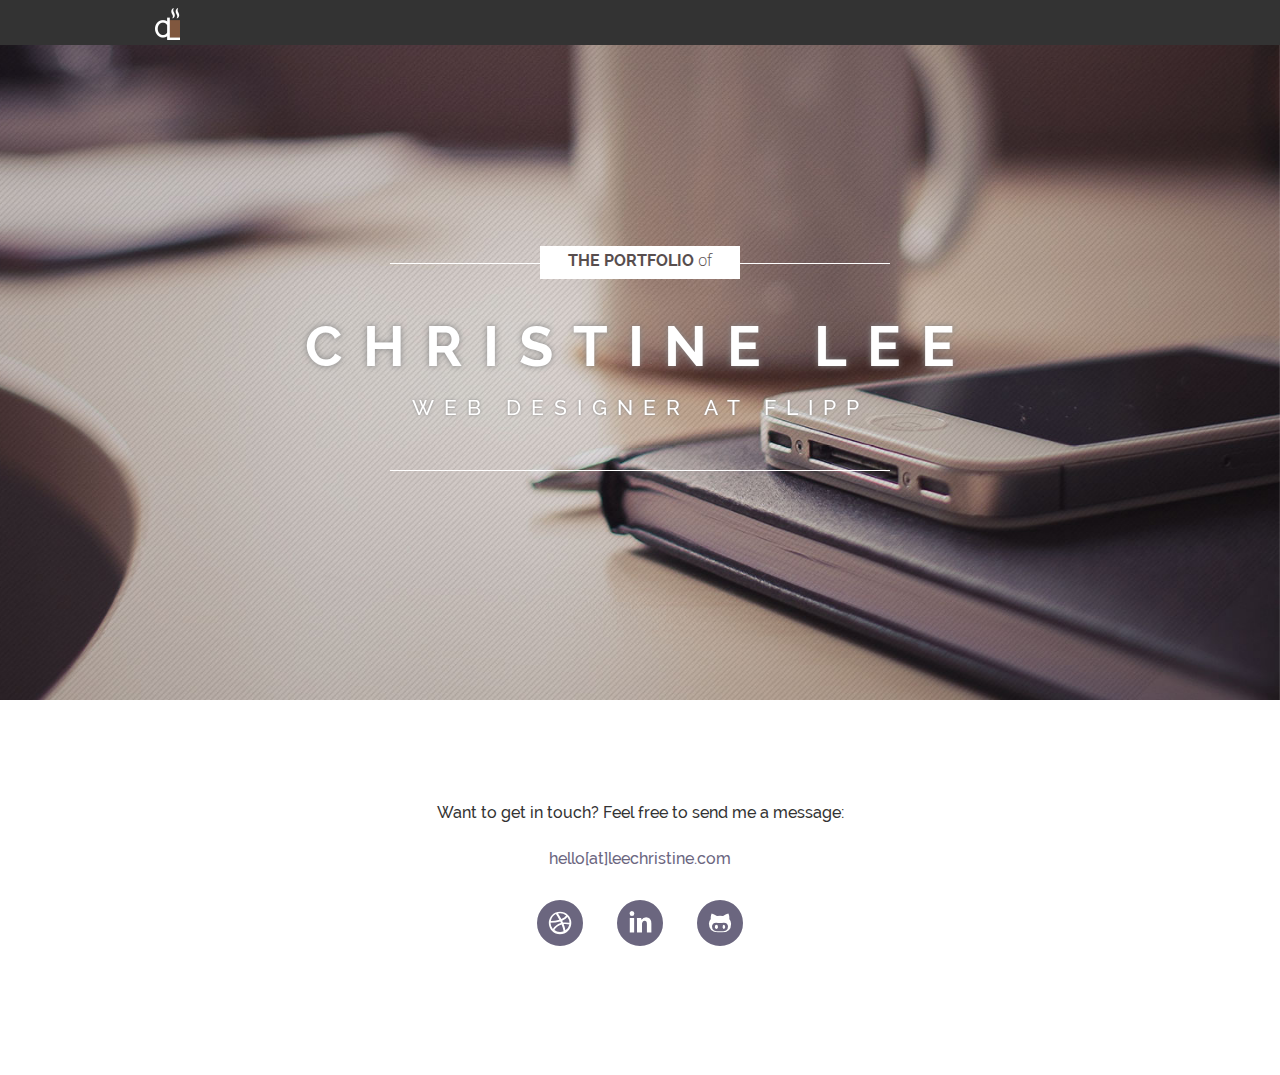
==== commit 2e016203: "Updated contact" ====
--- a/index.html
+++ b/index.html
@@ -102,23 +102,18 @@
 
         <!-- Contact Section Start -->
         <section id="contact-section">
-          <div class="row">
-            <div class="small-12 medium-12 large-12 columns">
-              <h1 class="section-heading">Contact</h1>
-            </div>
-          </div>
 
           <div class="row">
             <div class="small-12 small-centered medium-9 medium-centered large-9 large-centered columns">
               <p>Want to get in touch? Feel free to send me a message:</p>
-              <p><a href="mailto:hello@leechristine.com">hello@leechristine.com</a></p></br></br>
+              <p><a href="mailto:hello@leechristine.com">hello[at]leechristine.com</a></p></br></br>
             </div>
           </div>
 
           <div class="row">
             <div class="small-12 small-centered medium-3 medium-centered large-3 large-centered columns">
               <ul class="small-block-grid-3">
-                <li><a href="http://www.twitter.com/chrilee" class="entypo-social c-twitter"></a></li>
+                <li><a href="https://dribbble.com/chrilee" class="entypo-social c-dribbble"></a></li>
                 <li><a href="http://ca.linkedin.com/in/chrilee/" class="entypo-social c-linkedin"></a></li>
                 <li> <a href="https://github.com/chrilee" class="entypo-social c-github"></a></li>
               </ul>
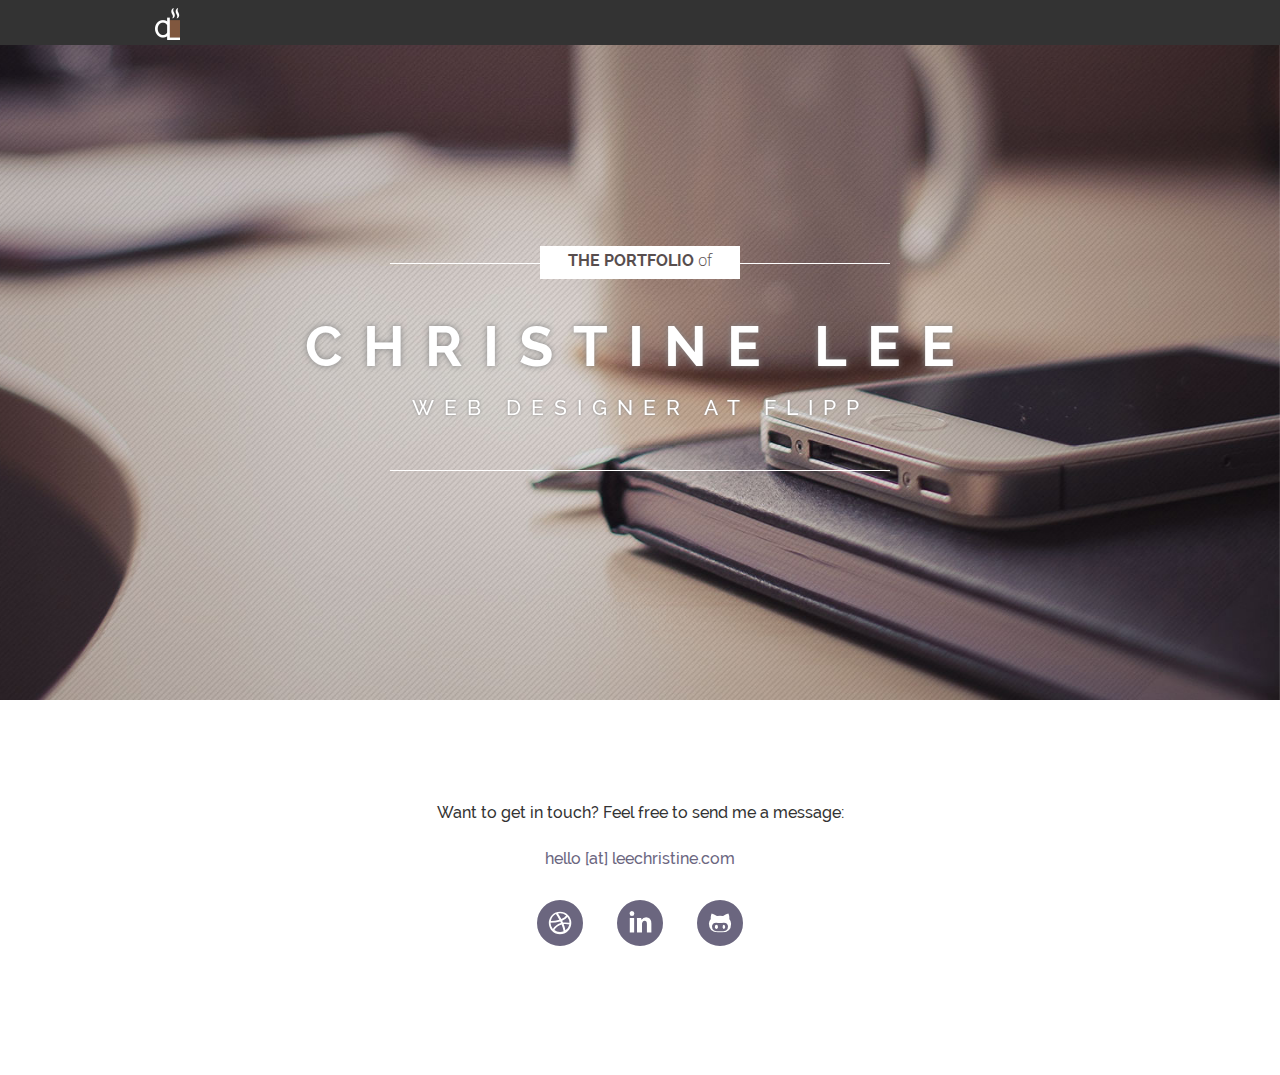
==== commit 87696ee6: "Updated Contact" ====
--- a/index.html
+++ b/index.html
@@ -106,7 +106,7 @@
           <div class="row">
             <div class="small-12 small-centered medium-9 medium-centered large-9 large-centered columns">
               <p>Want to get in touch? Feel free to send me a message:</p>
-              <p><a href="mailto:hello@leechristine.com">hello[at]leechristine.com</a></p></br></br>
+              <p><a href="">hello [at] leechristine.com</a></p></br></br>
             </div>
           </div>
 
